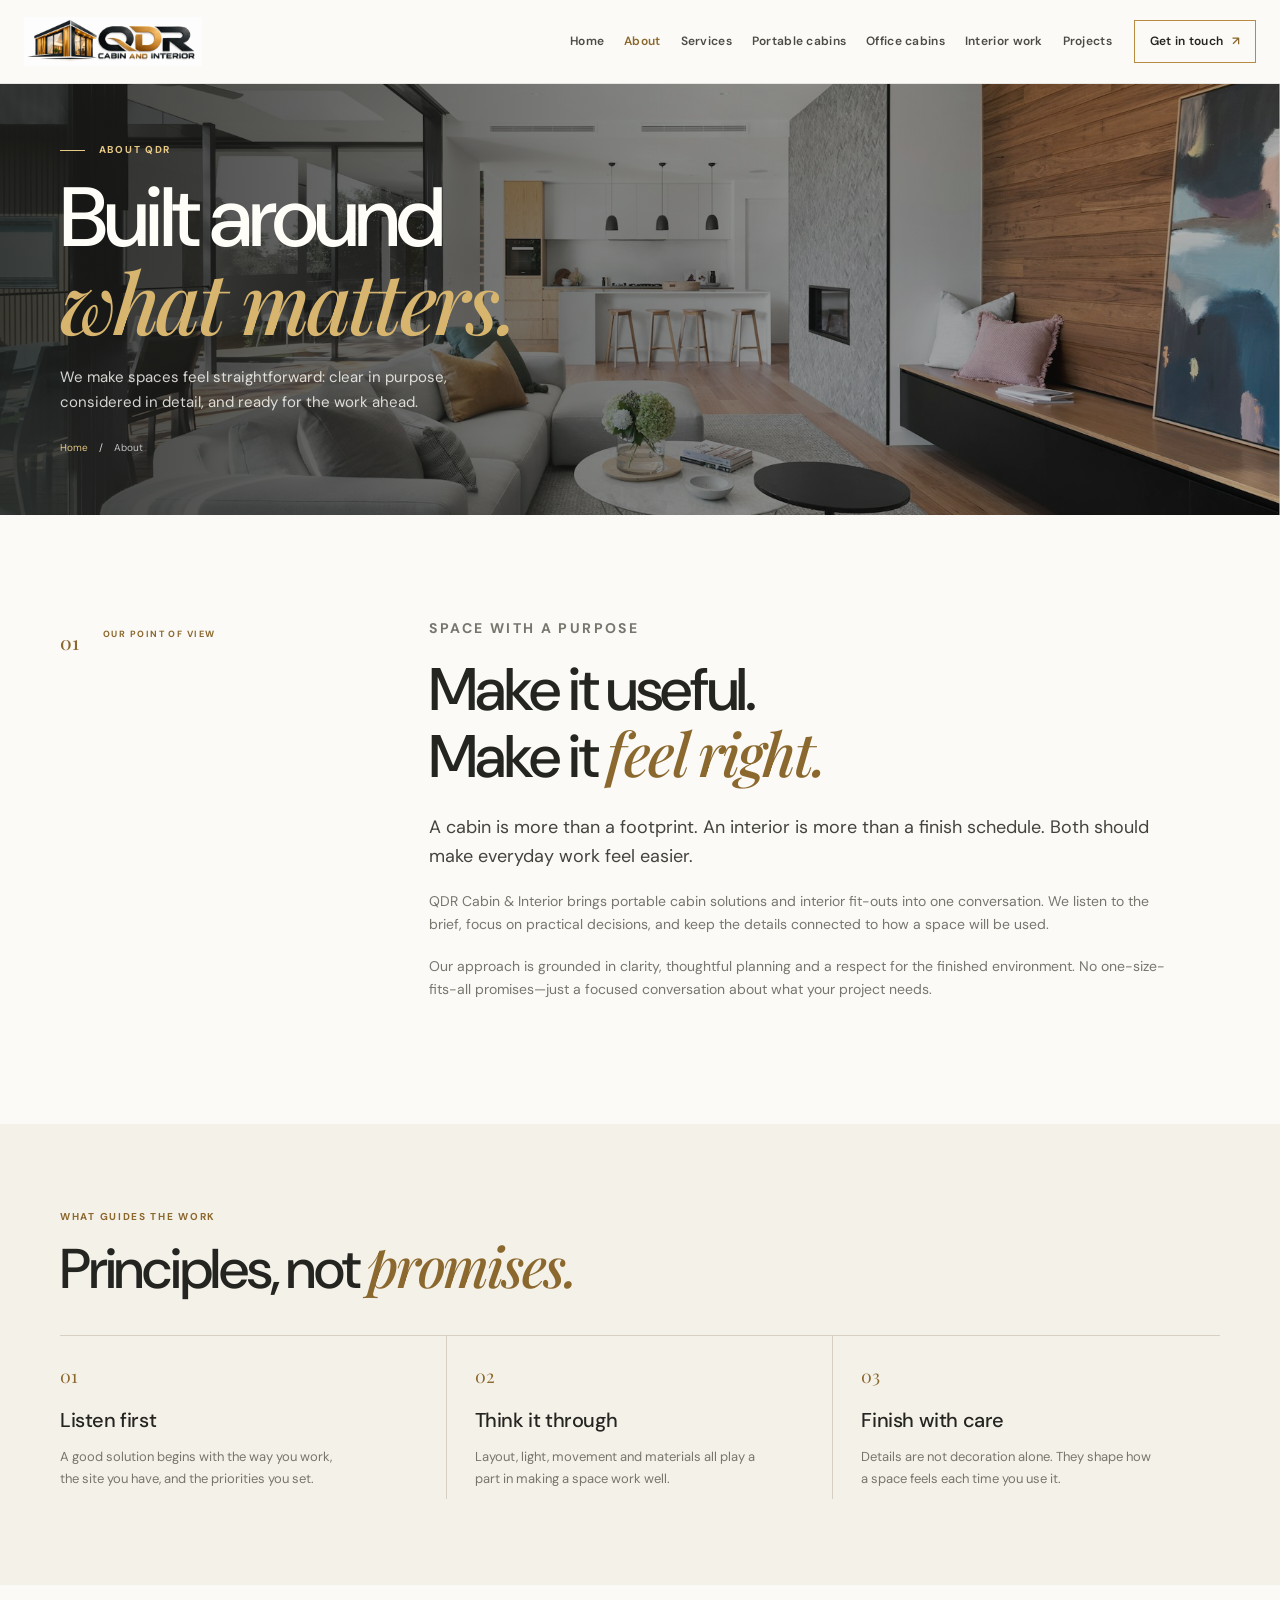
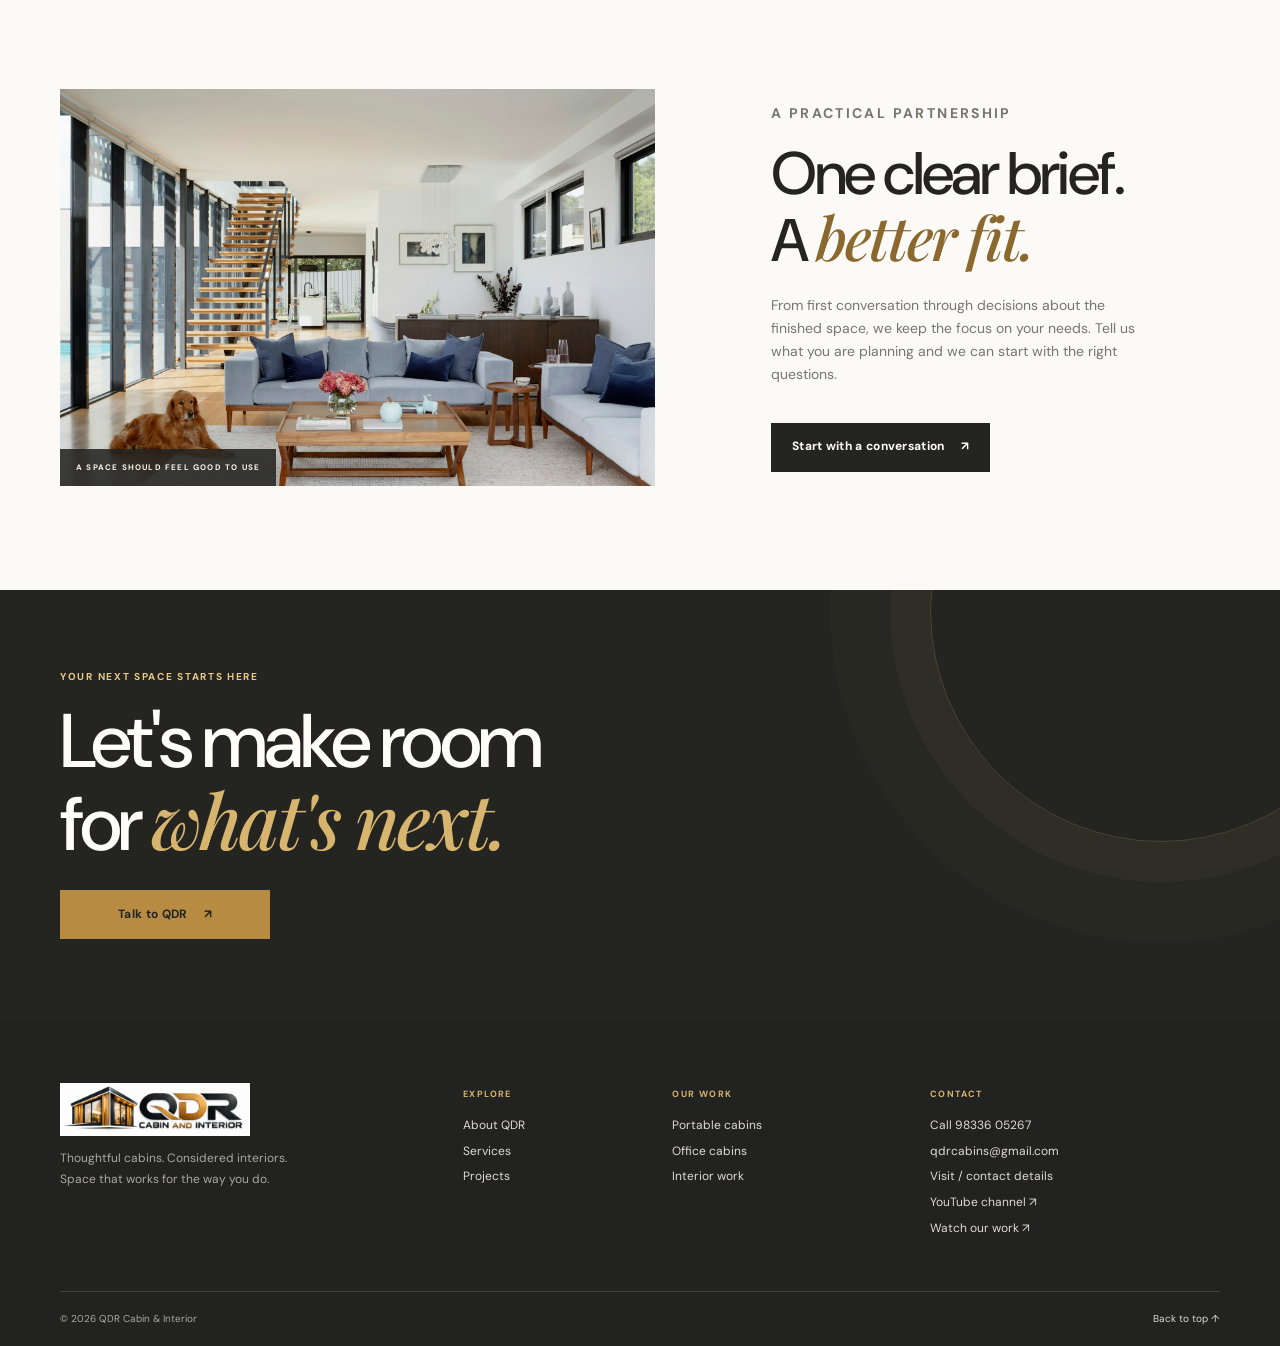
==== about.html @ 2aadbe13 "Add files via upload" ====
<!doctype html>
<html lang="en">

<head>
    <meta charset="utf-8">
    <meta name="viewport" content="width=device-width, initial-scale=1">
    <title>About QDR | Cabin &amp; Interior</title>
    <meta name="description"
        content="Meet QDR Cabin & Interior: a practical, detail-conscious approach to cabins and interiors.">
    <link rel="icon" href="assets/logo/qdr-logo.png">
    <link rel="stylesheet" href="css/style.css">
    <script src="js/script.js" defer></script>
</head>

<body data-page="about"><a class="skip-link" href="#main">Skip to content</a>
    <header class="site-header">
        <div class="header-inner"><a class="brand" href="index.html" aria-label="QDR Cabin and Interior home"><img
                    src="assets/logo/qdr-logo.png" alt="QDR Cabin and Interior"></a><button class="menu-toggle"
                type="button" aria-expanded="false"
                aria-controls="primary-nav"><span></span><span></span><span></span><span class="sr-only">Open
                    navigation</span></button>
            <nav class="primary-nav" id="primary-nav" aria-label="Main navigation"><a href="index.html">Home</a><a
                    href="about.html">About</a><a href="services.html">Services</a><a
                    href="portable-cabins.html">Portable cabins</a><a href="office-cabins.html">Office cabins</a><a
                    href="interior-work.html">Interior work</a><a href="projects.html">Projects</a><a
                    class="nav-contact" href="contact.html">Get in touch <span aria-hidden="true">↗</span></a></nav>
        </div>
    </header>
    <main id="main">
        <section class="page-hero page-hero-about">
            <div class="wrap page-hero-inner">
                <p class="eyebrow light-eyebrow"><span></span> ABOUT QDR</p>
                <h1>Built around<br><em>what matters.</em></h1>
                <p>We make spaces feel straightforward: clear in purpose, considered in detail, and ready for the work
                    ahead.</p>
                <div class="breadcrumb"><a href="index.html">Home</a><span>/</span><span
                        aria-current="page">About</span></div>
            </div>
        </section>
        <section class="wrap section-pad story-grid">
            <div class="section-kicker"><span>01</span><span>OUR POINT OF VIEW</span></div>
            <div>
                <p class="eyebrow">SPACE WITH A PURPOSE</p>
                <h2>Make it useful.<br>Make it <em>feel right.</em></h2>
                <p class="lead">A cabin is more than a footprint. An interior is more than a finish schedule. Both
                    should make everyday work feel easier.</p>
                <p>QDR Cabin &amp; Interior brings portable cabin solutions and interior fit-outs into one conversation.
                    We listen to the brief, focus on practical decisions, and keep the details connected to how a space
                    will be used.</p>
                <p>Our approach is grounded in clarity, thoughtful planning and a respect for the finished environment.
                    No one-size-fits-all promises—just a focused conversation about what your project needs.</p>
            </div>
        </section>
        <section class="values-section">
            <div class="wrap">
                <div class="section-heading">
                    <div>
                        <p class="eyebrow">WHAT GUIDES THE WORK</p>
                        <h2>Principles, not <em>promises.</em></h2>
                    </div>
                </div>
                <div class="values-grid">
                    <article><span>01</span>
                        <h3>Listen first</h3>
                        <p>A good solution begins with the way you work, the site you have, and the priorities you set.
                        </p>
                    </article>
                    <article><span>02</span>
                        <h3>Think it through</h3>
                        <p>Layout, light, movement and materials all play a part in making a space work well.</p>
                    </article>
                    <article><span>03</span>
                        <h3>Finish with care</h3>
                        <p>Details are not decoration alone. They shape how a space feels each time you use it.</p>
                    </article>
                </div>
            </div>
        </section>
        <section class="feature-split wrap section-pad">
            <div class="feature-image"><img src="assets/images/interior-detail.jpg"
                    alt="Warm, carefully furnished interior with generous daylight" loading="lazy"><span
                    class="image-caption">A SPACE SHOULD FEEL GOOD TO USE</span></div>
            <div class="feature-copy">
                <p class="eyebrow">A PRACTICAL PARTNERSHIP</p>
                <h2>One clear brief.<br>A <em>better fit.</em></h2>
                <p>From first conversation through decisions about the finished space, we keep the focus on your needs.
                    Tell us what you are planning and we can start with the right questions.</p><a
                    class="button button-dark" href="contact.html">Start with a conversation <span
                        aria-hidden="true">↗</span></a>
            </div>
        </section>
        <section class="cta-panel">
            <div class="wrap cta-inner">
                <p class="eyebrow light-eyebrow">YOUR NEXT SPACE STARTS HERE</p>
                <h2>Let's make room<br>for <em>what's next.</em></h2><a class="button button-gold"
                    href="contact.html">Talk to QDR <span aria-hidden="true">↗</span></a>
            </div>
        </section>
    </main>
    <footer class="site-footer">
        <div class="wrap footer-main">
            <div class="footer-brand"><a href="index.html"><img src="assets/logo/qdr-logo.png"
                        alt="QDR Cabin and Interior"></a>
                <p>Thoughtful cabins. Considered interiors.<br>Space that works for the way you do.</p>
            </div>
            <div class="footer-col">
                <p class="footer-label">EXPLORE</p><a href="about.html">About QDR</a><a
                    href="services.html">Services</a><a href="projects.html">Projects</a>
            </div>
            <div class="footer-col">
                <p class="footer-label">OUR WORK</p><a href="portable-cabins.html">Portable cabins</a><a
                    href="office-cabins.html">Office cabins</a><a href="interior-work.html">Interior work</a>
            </div>
            <div class="footer-col footer-contact">
                <p class="footer-label">CONTACT</p>
                <a href="tel:+919833605267">Call 98336 05267</a><a
                    href="mailto:qdrcabins@gmail.com">qdrcabins@gmail.com</a><a href="contact.html">Visit / contact
                    details</a><a href="https://www.youtube.com/@QDRcabinandinteriorin" target="_blank"
                    rel="noopener noreferrer">YouTube channel ↗</a><a
                    href="https://youtube.com/shorts/cOKui1bAQ7I?si=RUxoISTJ4za5PQFl" target="_blank"
                    rel="noopener noreferrer">Watch our work ↗</a>
            </div>
        </div>
        <div class="wrap footer-bottom"><span>© <span data-year></span> QDR Cabin &amp; Interior</span><a href="#main">Back to top ↑</a></div>
    </footer>
</body>

</html>
---- css/style.css ----
@import url('https://fonts.googleapis.com/css2?family=DM+Sans:wght@400;500;600;700&family=Playfair+Display:ital,wght@0,500;0,600;0,700;1,500;1,600&display=swap');

:root {
    --ink: #242421;
    --ink-soft: #44443e;
    --gold: #b78b42;
    --gold-dark: #8b682e;
    --cream: #f4f1e8;
    --paper: #fbfaf6;
    --sand: #e9e3d5;
    --muted: #77766e;
    --line: #d9d4c8;
    --white: #fffdf8;
    --font-body: "DM Sans", Arial, sans-serif;
    --font-display: "Playfair Display", Georgia, serif;
    --wrap: 1160px;
    --ease: cubic-bezier(.22, .61, .36, 1)
}

* {
    box-sizing: border-box
}

html {
    scroll-behavior: smooth;
    scroll-padding-top: 90px
}

body {
    margin: 0;
    background: var(--paper);
    color: var(--ink);
    font-family: var(--font-body);
    font-size: 16px;
    line-height: 1.65;
    overflow-x: hidden
}

img {
    display: block;
    max-width: 100%
}

a {
    color: inherit;
    text-decoration: none
}

button,
input,
textarea,
select {
    font: inherit
}

button,
a {
    -webkit-tap-highlight-color: transparent
}

button:focus-visible,
a:focus-visible,
input:focus-visible,
textarea:focus-visible,
select:focus-visible {
    outline: 3px solid var(--gold);
    outline-offset: 3px
}

.wrap {
    width: min(var(--wrap), calc(100% - 48px));
    margin-inline: auto
}

.sr-only {
    position: absolute;
    width: 1px;
    height: 1px;
    padding: 0;
    margin: -1px;
    overflow: hidden;
    clip: rect(0, 0, 0, 0);
    white-space: nowrap;
    border: 0
}

.skip-link {
    position: fixed;
    z-index: 20;
    top: 10px;
    left: 10px;
    padding: 10px 16px;
    background: var(--gold);
    color: var(--ink);
    transform: translateY(-150%)
}

.skip-link:focus {
    transform: none
}

.site-header {
    height: 84px;
    position: sticky;
    top: 0;
    z-index: 12;
    background: rgba(251, 250, 246, .96);
    border-bottom: 1px solid rgba(36, 36, 33, .09);
    backdrop-filter: blur(14px)
}

.header-inner {
    height: 100%;
    width: min(1320px, calc(100% - 48px));
    margin: auto;
    display: flex;
    align-items: center;
    justify-content: space-between;
    gap: 24px
}

.brand {
    width: 178px;
    flex: 0 0 auto;
    display: block
}

.brand img {
    width: 100%;
    height: auto
}

.primary-nav {
    display: flex;
    align-items: center;
    gap: clamp(11px, 1.55vw, 24px)
}

.primary-nav a {
    font-size: 12px;
    font-weight: 600;
    letter-spacing: .025em;
    color: #4d4b45;
    white-space: nowrap;
    transition: color .2s ease
}

.primary-nav a:hover,
.primary-nav a[aria-current=page] {
    color: var(--gold-dark)
}

.primary-nav .nav-contact {
    border: 1px solid var(--gold);
    padding: 11px 15px;
    color: var(--ink);
    margin-left: 2px
}

.nav-contact span {
    color: var(--gold-dark);
    padding-left: 5px
}

.menu-toggle {
    display: none;
    background: none;
    border: 0;
    padding: 10px;
    cursor: pointer
}

.hero {
    height: min(700px, calc(100svh - 84px));
    min-height: 570px;
    position: relative;
    display: flex;
    align-items: center;
    background: #30312f;
    color: var(--white);
    overflow: hidden
}

.hero-image,
.hero-shade {
    position: absolute;
    inset: 0
}

.hero-image {
    background-image: url("../assets/images/cabin-exterior.jpg");
    background-position: center 54%;
    background-size: cover;
    transform: scale(1.015);
    animation: hero-enter 1.1s var(--ease) both
}

.hero-shade {
    background: linear-gradient(90deg, rgba(24, 25, 24, .84) 0%, rgba(27, 28, 26, .64) 43%, rgba(24, 25, 23, .08) 100%), linear-gradient(0deg, rgba(20, 21, 19, .3), transparent 45%)
}

.hero-content {
    position: relative;
    padding-top: 8px;
    animation: rise-in .8s .12s var(--ease) both
}

.eyebrow {
    margin: 0 0 19px;
    color: var(--gold-dark);
    font-size: 10px;
    font-weight: 700;
    letter-spacing: .17em;
    line-height: 1.4
}

.light-eyebrow {
    color: #e8c986
}

.eyebrow>span:first-child {
    display: inline-block;
    width: 25px;
    height: 1px;
    background: currentColor;
    vertical-align: middle;
    margin-right: 10px
}

.hero h1,
.page-hero h1 {
    font-size: clamp(56px, 8vw, 104px);
    line-height: .99;
    letter-spacing: -.045em;
    font-weight: 500;
    margin: 0 0 24px;
    max-width: 780px
}

.hero h1 em,
.page-hero h1 em,
.cta-panel h2 em,
.approach-inner h2 em {
    font-family: var(--font-display);
    font-weight: 500;
    color: #d7b56e;
    letter-spacing: -.04em
}

.hero-copy {
    max-width: 490px;
    font-size: 17px;
    color: rgba(255, 253, 248, .85);
    margin: 0 0 30px
}

.hero-actions {
    display: flex;
    align-items: center;
    gap: 30px
}

.button {
    min-height: 49px;
    display: inline-flex;
    align-items: center;
    justify-content: center;
    gap: 16px;
    padding: 12px 20px;
    border: 1px solid transparent;
    font-size: 12px;
    font-weight: 700;
    letter-spacing: .025em;
    cursor: pointer;
    transition: background .2s ease, color .2s ease, border-color .2s ease, transform .2s ease
}

.button:hover {
    transform: translateY(-2px)
}

.button-gold {
    background: var(--gold);
    color: var(--ink)
}

.button-gold:hover {
    background: #d1aa62
}

.button-dark {
    background: var(--ink);
    color: var(--white)
}

.button-dark:hover {
    background: #45443f
}

.button-outline {
    border-color: rgba(255, 255, 255, .55);
    color: var(--white)
}

.button-outline:hover {
    border-color: var(--gold);
    color: #e8c986
}

.text-link {
    display: inline-flex;
    align-items: center;
    gap: 12px;
    color: var(--ink);
    font-size: 12px;
    font-weight: 700;
    border-bottom: 1px solid var(--gold);
    padding: 0 0 5px;
    transition: gap .2s ease, color .2s ease
}

.text-link:hover {
    gap: 18px;
    color: var(--gold-dark)
}

.light-link {
    color: var(--white);
    border-color: rgba(255, 255, 255, .55)
}

.hero-index {
    position: absolute;
    right: max(24px, calc((100vw - var(--wrap))/2));
    bottom: 35px;
    font-size: 9px;
    letter-spacing: .14em;
    color: rgba(255, 255, 255, .77)
}

.hero-index span {
    color: #e4bd70;
    margin-right: 13px
}

.section-pad {
    padding-block: 104px
}

.section-kicker {
    display: flex;
    gap: 24px;
    color: var(--gold-dark);
    font-size: 9px;
    font-weight: 700;
    letter-spacing: .16em
}

.section-kicker span:first-child {
    font-family: var(--font-display);
    font-size: 19px;
    font-weight: 500;
    letter-spacing: 0
}

.intro-grid {
    display: grid;
    grid-template-columns: 1fr 1fr;
    gap: 9%;
    padding: 28px 0 0 17%;
    align-items: start
}

.intro-grid h2,
.section-heading h2,
.feature-copy h2,
.story-grid h2,
.contact-aside h2 {
    font-size: clamp(38px, 5vw, 60px);
    line-height: 1.05;
    letter-spacing: -.04em;
    font-weight: 500;
    margin: 0
}

.intro-grid h2 em,
.section-heading h2 em,
.feature-copy h2 em,
.story-grid h2 em,
.contact-aside h2 em {
    font-family: var(--font-display);
    font-weight: 500;
    color: var(--gold-dark)
}

.intro-grid p,
.feature-copy p,
.story-grid p {
    font-size: 14px;
    color: var(--muted);
    margin: 0 0 19px
}

.intro-grid .lead,
.feature-copy .lead,
.story-grid .lead {
    font-size: 18px;
    line-height: 1.6;
    color: var(--ink-soft)
}

.intro-grid .text-link {
    margin-top: 12px
}

.services-band {
    background: var(--cream)
}

.section-heading {
    display: flex;
    justify-content: space-between;
    align-items: end;
    gap: 24px;
    margin-bottom: 43px
}

.section-heading .eyebrow {
    margin-bottom: 12px
}

.section-heading h2 {
    font-size: clamp(38px, 5vw, 56px)
}

.service-list {
    border-top: 1px solid #d6d0c3
}

.service-row {
    display: grid;
    grid-template-columns: 60px 1.1fr 1fr 30px;
    gap: 20px;
    align-items: center;
    padding: 25px 8px;
    border-bottom: 1px solid #d6d0c3;
    transition: padding .25s ease, background .25s ease
}

.service-row:hover {
    padding-inline: 17px;
    background: rgba(255, 255, 255, .44)
}

.service-num {
    font-family: var(--font-display);
    color: var(--gold-dark);
    font-size: 17px
}

.service-title {
    font-size: clamp(20px, 2.6vw, 29px);
    letter-spacing: -.03em
}

.service-desc {
    font-size: 12px;
    color: var(--muted)
}

.service-arrow {
    font-size: 20px;
    color: var(--gold-dark);
    text-align: right
}

.feature-split {
    display: grid;
    grid-template-columns: 1.14fr .86fr;
    gap: 10%;
    align-items: center
}

.feature-image {
    position: relative;
    min-height: 390px;
    background: var(--sand);
    overflow: hidden
}

.feature-image img {
    width: 100%;
    height: 100%;
    min-height: 390px;
    object-fit: cover;
    transition: transform .75s var(--ease)
}

.feature-image:hover img {
    transform: scale(1.025)
}

.image-caption {
    position: absolute;
    left: 0;
    bottom: 0;
    padding: 12px 16px;
    background: rgba(36, 36, 33, .87);
    color: #f9f5e9;
    font-size: 8px;
    font-weight: 700;
    letter-spacing: .15em
}

.feature-copy {
    max-width: 420px
}

.feature-copy h2 {
    margin-bottom: 22px
}

.feature-copy>p:not(.eyebrow) {
    max-width: 380px
}

.feature-copy .button {
    margin-top: 17px
}

.project-preview {
    background: #ebe7dd
}

.preview-grid {
    display: grid;
    grid-template-columns: 1.4fr 1fr;
    gap: 18px
}

.preview-card {
    height: 390px;
    position: relative;
    overflow: hidden;
    background: #cfc9bb
}

.preview-card img {
    width: 100%;
    height: 100%;
    object-fit: cover;
    transition: transform .7s var(--ease)
}

.preview-card:hover img {
    transform: scale(1.04)
}

.preview-card:after {
    content: "";
    position: absolute;
    inset: 45% 0 0;
    background: linear-gradient(transparent, rgba(25, 25, 23, .7))
}

.preview-label {
    position: absolute;
    z-index: 1;
    bottom: 22px;
    left: 22px;
    right: 22px;
    display: flex;
    justify-content: space-between;
    color: #fff;
    font-size: 10px;
    font-weight: 700;
    letter-spacing: .13em
}

.preview-label span {
    font-weight: 400;
    color: #e3c783
}

.approach-strip {
    background: var(--ink);
    color: var(--white);
    position: relative;
    overflow: hidden
}

.approach-inner {
    padding-block: 87px;
    position: relative
}

.approach-inner h2,
.cta-inner h2 {
    font-size: clamp(45px, 7vw, 76px);
    font-weight: 500;
    line-height: 1.02;
    letter-spacing: -.045em;
    margin: 0 0 29px
}

.approach-inner .button {
    position: relative;
    z-index: 1
}

.strip-mark {
    position: absolute;
    right: 3%;
    top: -127px;
    font-family: var(--font-display);
    font-size: 460px;
    line-height: 1;
    color: rgba(255, 255, 255, .035);
    pointer-events: none
}

.faq-section .section-heading {
    margin-bottom: 28px
}

.faq-list {
    border-top: 1px solid var(--line)
}

.faq-item {
    border-bottom: 1px solid var(--line)
}

.faq-item h3 {
    margin: 0
}

.faq-trigger {
    width: 100%;
    display: flex;
    align-items: center;
    justify-content: space-between;
    gap: 20px;
    text-align: left;
    border: 0;
    background: transparent;
    padding: 21px 0;
    color: var(--ink);
    font-size: 15px;
    font-weight: 600;
    cursor: pointer
}

.faq-trigger span {
    font-size: 21px;
    font-weight: 400;
    color: var(--gold-dark);
    transition: transform .2s ease
}

.faq-trigger[aria-expanded=true] span {
    transform: rotate(45deg)
}

.faq-answer {
    padding: 0 44px 19px 0;
    color: var(--muted);
    font-size: 14px
}

.faq-answer p {
    margin: 0;
    max-width: 740px
}

.site-footer {
    background: #222320;
    color: #f7f4ec
}

.footer-main {
    display: grid;
    grid-template-columns: 1.5fr .7fr .9fr 1.2fr;
    gap: 40px;
    padding-block: 64px 52px
}

.footer-brand img {
    width: 190px;
    background: var(--white)
}

.footer-brand p,
.footer-col p:not(.footer-label) {
    font-size: 12px;
    color: #aaa99f;
    line-height: 1.7
}

.footer-label {
    font-size: 9px;
    letter-spacing: .16em;
    color: #d5b46e;
    font-weight: 700;
    margin: 4px 0 15px
}

.footer-col {
    display: flex;
    flex-direction: column;
    align-items: flex-start;
    gap: 6px
}

.footer-col a {
    font-size: 12px;
    color: #dedbd2;
    transition: color .2s
}

.footer-col a:hover {
    color: #d5b46e
}

.footer-col .footer-label {
    margin-bottom: 8px
}

.footer-contact p:not(.footer-label) {
    max-width: 190px;
    margin: 0 0 8px
}

.footer-bottom {
    min-height: 55px;
    border-top: 1px solid rgba(255, 255, 255, .14);
    display: flex;
    align-items: center;
    justify-content: space-between;
    gap: 20px;
    color: #aaa99f;
    font-size: 10px
}

.footer-bottom a {
    color: #dedbd2
}

.page-hero {
    min-height: 430px;
    position: relative;
    display: flex;
    align-items: center;
    background-color: #333;
    color: var(--white);
    overflow: hidden
}

.page-hero:before {
    content: "";
    position: absolute;
    inset: 0;
    background-size: cover;
    background-position: center;
    filter: saturate(.78)
}

.page-hero:after {
    content: "";
    position: absolute;
    inset: 0;
    background: linear-gradient(90deg, rgba(27, 28, 26, .86), rgba(27, 28, 26, .43) 60%, rgba(27, 28, 26, .22))
}

.page-hero-about:before {
    background-image: url("../assets/images/cabin-interior.jpg")
}

.page-hero-services:before {
    background-image: url("../assets/images/cabin-exterior.jpg")
}

.page-hero-portable:before {
    background-image: url("../assets/images/cabin-exterior.jpg");
    background-position: center 48%
}

.page-hero-office:before {
    background-image: url("../assets/images/office-interior.jpg")
}

.page-hero-interior:before {
    background-image: url("../assets/images/interior-detail.jpg")
}

.page-hero-projects:before {
    background-image: url("../assets/images/cabin-exterior.jpg")
}

.page-hero-contact:before {
    background-image: url("../assets/images/cabin-interior.jpg")
}

.page-hero-inner {
    position: relative;
    z-index: 1;
    padding-block: 59px
}

.page-hero h1 {
    font-size: clamp(52px, 7vw, 84px);
    margin: 0 0 17px
}

.page-hero-inner>p:not(.eyebrow) {
    max-width: 470px;
    color: rgba(255, 253, 248, .82);
    font-size: 15px;
    margin: 0
}

.breadcrumb {
    display: flex;
    gap: 11px;
    align-items: center;
    margin-top: 25px;
    font-size: 10px;
    color: #e3ded2
}

.breadcrumb a {
    color: #e1c27f
}

.breadcrumb span[aria-current=page] {
    color: rgba(255, 255, 255, .7)
}

.story-grid {
    display: grid;
    grid-template-columns: .35fr 1fr;
    gap: 8%;
    align-items: start
}

.story-grid .section-kicker {
    padding-top: 8px
}

.story-grid>div:last-child {
    max-width: 740px
}

.story-grid h2 {
    margin: 8px 0 25px
}

.values-section {
    background: var(--cream);
    padding: 86px 0
}

.values-section .section-heading {
    margin-bottom: 36px
}

.values-grid {
    display: grid;
    grid-template-columns: repeat(3, 1fr);
    border-top: 1px solid #d6d0c3
}

.values-grid article {
    padding: 26px 28px 10px 0;
    border-right: 1px solid #d6d0c3
}

.values-grid article+article {
    padding-left: 28px
}

.values-grid article:last-child {
    border: 0
}

.values-grid article>span,
.process-line article>span {
    color: var(--gold-dark);
    font-family: var(--font-display);
    font-size: 18px
}

.values-grid h3,
.process-line h3 {
    font-size: 20px;
    font-weight: 500;
    letter-spacing: -.02em;
    margin: 13px 0 9px
}

.values-grid p,
.process-line p {
    font-size: 13px;
    color: var(--muted);
    max-width: 290px;
    margin: 0
}

.cta-panel {
    background: var(--ink);
    color: var(--white);
    overflow: hidden;
    position: relative
}

.cta-panel:after {
    content: "";
    position: absolute;
    width: 460px;
    height: 460px;
    border: 1px solid rgba(218, 183, 110, .22);
    border-radius: 50%;
    right: -112px;
    top: -210px;
    box-shadow: 0 0 0 40px rgba(218, 183, 110, .035), 0 0 0 100px rgba(218, 183, 110, .025);
    pointer-events: none
}

.cta-inner {
    padding-block: 80px;
    position: relative;
    z-index: 1
}

.cta-inner h2 {
    margin-bottom: 26px
}

.cta-inner .button {
    min-width: 210px
}

.service-detail-list {
    padding-top: 78px;
    padding-bottom: 90px
}

.service-detail {
    display: grid;
    grid-template-columns: 45px .82fr 1fr;
    gap: 32px;
    align-items: center;
    padding: 33px 0;
    border-bottom: 1px solid var(--line)
}

.service-detail:first-child {
    padding-top: 0
}

.service-detail:last-child {
    border: 0
}

.service-detail>.service-num {
    align-self: start;
    padding-top: 8px
}

.service-detail-image {
    height: 230px;
    overflow: hidden;
    background: var(--sand)
}

.service-detail-image img {
    width: 100%;
    height: 100%;
    object-fit: cover;
    transition: transform .7s var(--ease)
}

.service-detail:hover .service-detail-image img {
    transform: scale(1.035)
}

.service-detail h2 {
    font-size: 36px;
    line-height: 1.1;
    font-weight: 500;
    letter-spacing: -.04em;
    margin: 0 0 14px
}

.service-detail h2 em {
    font-family: var(--font-display);
    color: var(--gold-dark)
}

.service-detail p:not(.eyebrow) {
    font-size: 13px;
    color: var(--muted);
    max-width: 460px
}

.service-detail .text-link {
    margin-top: 7px
}

.process-section .section-heading {
    margin-bottom: 34px
}

.process-line {
    display: grid;
    grid-template-columns: repeat(3, 1fr);
    border-top: 1px solid var(--line)
}

.process-line article {
    padding: 24px 28px 0 0;
    position: relative
}

.process-line article:before {
    content: "";
    position: absolute;
    height: 1px;
    width: 100%;
    top: -1px;
    left: 0;
    background: var(--gold);
    transform: scaleX(.27);
    transform-origin: left
}

.process-line article+article {
    padding-left: 28px;
    border-left: 1px solid var(--line)
}

.gallery-section {
    padding-bottom: 105px
}

.gallery-note {
    font-size: 12px;
    color: var(--muted);
    margin: 0 0 5px
}

.filter-bar {
    display: flex;
    flex-wrap: wrap;
    gap: 8px;
    margin: 0 0 25px
}

.filter-button {
    border: 1px solid var(--line);
    background: transparent;
    color: var(--ink-soft);
    padding: 9px 15px;
    font-size: 11px;
    cursor: pointer;
    transition: background .2s, color .2s, border .2s
}

.filter-button:hover,
.filter-button.is-active {
    background: var(--ink);
    border-color: var(--ink);
    color: var(--white)
}

.gallery-grid {
    display: grid;
    grid-template-columns: 1.15fr .85fr;
    gap: 16px
}

.gallery-card {
    position: relative;
    height: 330px;
    border: 0;
    padding: 0;
    text-align: left;
    background: var(--sand);
    overflow: hidden;
    cursor: zoom-in
}

.gallery-card-wide {
    height: 390px
}

.gallery-card:nth-child(2) {
    margin-top: 58px
}

.gallery-card:nth-child(3) {
    margin-top: -58px
}

.gallery-card img {
    width: 100%;
    height: 100%;
    object-fit: cover;
    transition: transform .55s var(--ease), filter .35s
}

.gallery-card:hover img {
    transform: scale(1.035);
    filter: brightness(.86)
}

.gallery-card>span {
    position: absolute;
    left: 0;
    right: 0;
    bottom: 0;
    padding: 42px 20px 17px;
    background: linear-gradient(transparent, rgba(20, 20, 18, .7));
    color: #fff;
    font-size: 10px;
    font-weight: 700;
    letter-spacing: .12em;
    display: flex;
    justify-content: space-between;
    align-items: end
}

.gallery-card i {
    font-size: 17px;
    font-style: normal;
    color: #e8c986
}

.gallery-card[hidden] {
    display: none
}

.gallery-disclaimer {
    font-size: 11px;
    color: var(--muted);
    margin: 20px 0 0
}

.gallery-preview-actions {
    display: flex;
    align-items: center;
    flex-wrap: wrap;
    gap: 20px;
    margin-top: 23px
}

.project-video-section {
    padding-top: 0
}

.project-video-frame {
    display: flex;
    justify-content: center;
    overflow: hidden;
    background: #171816;
    border: 1px solid var(--line)
}

.project-video {
    display: block;
    width: min(100%, 560px, 44vh);
    max-height: 78vh;
    aspect-ratio: 9 / 16;
    object-fit: contain;
    background: #171816
}

.lightbox {
    width: min(1000px, calc(100% - 32px));
    max-width: none;
    max-height: calc(100% - 34px);
    padding: 18px 18px 16px;
    border: 0;
    background: #222320;
    color: var(--white);
    overflow: visible
}

.lightbox::backdrop {
    background: rgba(18, 19, 18, .88);
    backdrop-filter: blur(4px)
}

.lightbox>img {
    max-height: 75vh;
    width: 100%;
    object-fit: contain
}

.lightbox>p {
    margin: 13px 55px 0;
    font-size: 12px;
    color: #dedbd2;
    text-align: center
}

.lightbox-close,
.lightbox-prev,
.lightbox-next {
    position: absolute;
    border: 1px solid rgba(255, 255, 255, .35);
    background: rgba(34, 35, 32, .9);
    color: #fff;
    width: 42px;
    height: 42px;
    cursor: pointer;
    font-size: 24px
}

.lightbox-close {
    right: 12px;
    top: 12px;
    z-index: 2;
    border-radius: 50%;
    background: rgba(34, 35, 32, .94)
}

.lightbox-close:hover {
    border-color: var(--gold);
    color: var(--gold)
}

.lightbox-prev {
    top: 50%;
    left: -20px
}

.lightbox-next {
    top: 50%;
    right: -20px
}

.lightbox[open] {
    animation: dialog-in .18s ease-out
}

.contact-layout {
    display: grid;
    grid-template-columns: .78fr 1.22fr;
    gap: 10%;
    align-items: start
}

.contact-aside {
    position: sticky;
    top: 115px
}

.contact-aside h2 {
    margin: 0 0 19px
}

.contact-aside>p:not(.eyebrow) {
    max-width: 370px;
    font-size: 13px;
    color: var(--muted);
    margin: 0 0 29px
}

.contact-detail {
    display: grid;
    grid-template-columns: 30px 1fr;
    gap: 12px;
    padding: 16px 0;
    border-top: 1px solid var(--line)
}

.detail-number {
    font-family: var(--font-display);
    font-size: 16px;
    color: var(--gold-dark)
}

.contact-detail strong {
    font-size: 12px
}

.contact-detail p {
    font-size: 11px;
    color: var(--muted);
    margin: 2px 0 0
}

.contact-form-wrap {
    background: #f3f0e8;
    padding: 37px 38px
}

.contact-form-wrap h2 {
    font-size: 27px;
    letter-spacing: -.03em;
    font-weight: 500;
    margin: 0 0 5px
}

.form-intro {
    font-size: 12px;
    color: var(--muted);
    margin: 0 0 24px
}

.field-row {
    display: grid;
    grid-template-columns: 1fr 1fr;
    gap: 16px
}

.field {
    margin-bottom: 18px
}

.field label {
    display: block;
    font-size: 11px;
    font-weight: 700;
    margin-bottom: 7px
}

.field label span {
    color: var(--gold-dark)
}

.field input,
.field textarea,
.field select {
    width: 100%;
    border: 1px solid #d4cfc3;
    border-radius: 0;
    background: var(--paper);
    padding: 11px 12px;
    color: var(--ink);
    font-size: 12px;
    min-height: 44px
}

.field textarea {
    resize: vertical;
    min-height: 115px
}

.field input[aria-invalid=true],
.field textarea[aria-invalid=true] {
    border-color: #a34136
}

.field-error {
    display: block;
    color: #9b382d;
    font-size: 10px;
    min-height: 15px;
    margin-top: 4px
}

.form-honesty {
    font-size: 10px;
    line-height: 1.6;
    color: #706f67;
    border-left: 2px solid var(--gold);
    padding-left: 11px;
    margin: 2px 0 18px
}

.form-status {
    min-height: 20px;
    font-size: 12px;
    color: var(--gold-dark);
    padding-top: 9px
}

.share-actions {
    border-top: 1px solid var(--line);
    margin-top: 8px;
    padding-top: 16px;
    display: flex;
    flex-wrap: wrap;
    align-items: center;
    gap: 14px
}

.share-actions[hidden] {
    display: none
}

.share-actions>p {
    flex-basis: 100%;
    font-size: 10px;
    color: var(--muted);
    margin: 0
}

@keyframes rise-in {
    from {
        opacity: 0;
        transform: translateY(16px)
    }

    to {
        opacity: 1;
        transform: translateY(0)
    }
}

@keyframes hero-enter {
    from {
        opacity: .75;
        transform: scale(1.04)
    }

    to {
        opacity: 1;
        transform: scale(1.015)
    }
}

@keyframes dialog-in {
    from {
        opacity: 0;
        transform: translateY(8px)
    }

    to {
        opacity: 1;
        transform: translateY(0)
    }
}

@media(min-width:1500px) {
    :root {
        --wrap: 1240px
    }

    .hero {
        min-height: 650px
    }

    .page-hero {
        min-height: 500px
    }
}

@media(max-width:1100px) {
    .site-header {
        height: 76px
    }

    .brand {
        width: 152px
    }

    .header-inner {
        width: calc(100% - 36px)
    }

    .primary-nav {
        gap: 12px
    }

    .primary-nav a {
        font-size: 11px
    }

    .primary-nav .nav-contact {
        padding: 9px 10px
    }

    .hero {
        height: 620px
    }

    .section-pad {
        padding-block: 82px
    }

    .intro-grid {
        padding-left: 8%;
        gap: 7%
    }

    .feature-split {
        gap: 7%
    }

    .feature-image,
    .feature-image img {
        min-height: 340px
    }

    .footer-main {
        grid-template-columns: 1.2fr .7fr .9fr 1fr;
        gap: 24px
    }
}

@media(max-width:767px) {
    html {
        scroll-padding-top: 70px
    }

    .wrap {
        width: calc(100% - 40px)
    }

    .site-header {
        height: 70px
    }

    .header-inner {
        width: calc(100% - 28px)
    }

    .brand {
        width: 142px
    }

    .menu-toggle {
        display: flex;
        width: 44px;
        height: 44px;
        flex-direction: column;
        justify-content: center;
        gap: 5px
    }

    .menu-toggle>span:not(.sr-only) {
        display: block;
        height: 1.5px;
        width: 23px;
        background: var(--ink);
        transition: transform .2s, opacity .2s
    }

    .menu-toggle[aria-expanded=true]>span:nth-child(1) {
        transform: translateY(6.5px) rotate(45deg)
    }

    .menu-toggle[aria-expanded=true]>span:nth-child(2) {
        opacity: 0
    }

    .menu-toggle[aria-expanded=true]>span:nth-child(3) {
        transform: translateY(-6.5px) rotate(-45deg)
    }

    .primary-nav {
        position: absolute;
        left: 0;
        right: 0;
        top: 69px;
        display: none;
        align-items: stretch;
        gap: 0;
        flex-direction: column;
        background: var(--paper);
        padding: 9px 20px 21px;
        border-bottom: 1px solid var(--line);
        box-shadow: 0 20px 28px rgba(35, 34, 30, .09)
    }

    .primary-nav.is-open {
        display: flex
    }

    .primary-nav a {
        font-size: 13px;
        padding: 12px 4px;
        border-bottom: 1px solid rgba(36, 36, 33, .08)
    }

    .primary-nav .nav-contact {
        margin-top: 12px;
        padding: 12px;
        border: 1px solid var(--gold);
        text-align: center
    }

    .hero {
        height: calc(100svh - 70px);
        min-height: 560px;
        max-height: 720px
    }

    .hero-image {
        background-position: 59% center
    }

    .hero-shade {
        background: linear-gradient(90deg, rgba(24, 25, 24, .78), rgba(24, 25, 24, .39)), linear-gradient(0deg, rgba(20, 21, 19, .35), transparent 58%)
    }

    .hero-content {
        padding-top: 0
    }

    .hero h1 {
        font-size: clamp(55px, 14vw, 82px)
    }

    .hero-copy {
        font-size: 15px;
        max-width: 380px
    }

    .hero-actions {
        align-items: flex-start;
        flex-direction: column;
        gap: 17px
    }

    .hero-index {
        bottom: 20px;
        font-size: 8px
    }

    .section-pad {
        padding-block: 66px
    }

    .section-kicker {
        gap: 14px
    }

    .intro-grid {
        grid-template-columns: 1fr;
        gap: 20px;
        padding: 22px 0 0
    }

    .intro-grid h2,
    .section-heading h2,
    .feature-copy h2,
    .story-grid h2,
    .contact-aside h2 {
        font-size: clamp(36px, 10vw, 50px)
    }

    .intro-grid p,
    .feature-copy p,
    .story-grid p {
        font-size: 13px
    }

    .intro-grid .lead,
    .feature-copy .lead,
    .story-grid .lead {
        font-size: 16px
    }

    .section-heading {
        align-items: flex-start;
        flex-direction: column;
        gap: 17px;
        margin-bottom: 29px
    }

    .service-row {
        grid-template-columns: 34px 1fr 25px;
        gap: 10px;
        padding: 20px 0
    }

    .service-title {
        font-size: 21px
    }

    .service-desc {
        grid-column: 2;
        grid-row: 2;
        font-size: 11px
    }

    .service-arrow {
        grid-column: 3;
        grid-row: 1/3
    }

    .feature-split {
        grid-template-columns: 1fr;
        gap: 28px
    }

    .feature-reverse .feature-image {
        order: 0
    }

    .feature-reverse .feature-copy {
        order: 1
    }

    .feature-image,
    .feature-image img {
        min-height: 260px;
        height: 65vw;
        max-height: 390px
    }

    .feature-copy {
        max-width: none
    }

    .feature-copy h2 {
        margin-bottom: 18px
    }

    .preview-grid {
        grid-template-columns: 1fr;
        gap: 12px
    }

    .preview-card,
    .preview-large {
        height: 270px
    }

    .approach-inner {
        padding-block: 67px
    }

    .approach-inner h2,
    .cta-inner h2 {
        font-size: clamp(43px, 12vw, 60px)
    }

    .strip-mark {
        font-size: 280px;
        right: -40px;
        top: -62px
    }

    .faq-trigger {
        font-size: 13px;
        padding: 18px 0
    }

    .faq-answer {
        font-size: 12px
    }

    .footer-main {
        grid-template-columns: 1fr 1fr;
        gap: 28px 22px;
        padding-block: 45px 33px
    }

    .footer-brand {
        grid-column: 1/-1
    }

    .footer-brand img {
        width: 165px
    }

    .footer-bottom {
        padding-block: 14px;
        flex-wrap: wrap;
        justify-content: flex-start;
        gap: 8px 18px
    }

    .footer-bottom span:nth-child(2) {
        display: none
    }

    .page-hero {
        min-height: 390px
    }

    .page-hero-inner {
        padding-block: 47px
    }

    .page-hero h1 {
        font-size: clamp(48px, 12vw, 70px)
    }

    .page-hero-inner>p:not(.eyebrow) {
        font-size: 13px;
        max-width: 380px
    }

    .story-grid {
        grid-template-columns: 1fr;
        gap: 25px
    }

    .story-grid .section-kicker {
        padding: 0
    }

    .values-section {
        padding: 65px 0
    }

    .values-grid {
        grid-template-columns: 1fr
    }

    .values-grid article,
    .values-grid article+article {
        padding: 20px 0;
        border-right: 0;
        border-bottom: 1px solid #d6d0c3
    }

    .values-grid article:last-child {
        border-bottom: 0
    }

    .values-grid h3 {
        margin: 7px 0
    }

    .values-grid p {
        max-width: 440px
    }

    .cta-inner {
        padding-block: 65px
    }

    .service-detail-list {
        padding-top: 56px;
        padding-bottom: 62px
    }

    .service-detail {
        grid-template-columns: 28px 1fr;
        gap: 11px 14px;
        padding: 25px 0
    }

    .service-detail>.service-num {
        grid-column: 1;
        grid-row: 1;
        padding-top: 0
    }

    .service-detail-image {
        grid-column: 2;
        height: 190px
    }

    .service-detail>div:last-child {
        grid-column: 2
    }

    .service-detail h2 {
        font-size: 31px
    }

    .process-line {
        grid-template-columns: 1fr
    }

    .process-line article,
    .process-line article+article {
        padding: 20px 0 18px 0;
        border-left: 0;
        border-bottom: 1px solid var(--line)
    }

    .process-line article:before {
        width: 1px;
        height: 100%;
        top: 0;
        left: -1px;
        transform: scaleY(.45);
        transform-origin: top
    }

    .process-line h3 {
        margin: 6px 0
    }

    .gallery-section {
        padding-bottom: 68px
    }

    .gallery-note {
        margin-top: -7px
    }

    .filter-bar {
        gap: 6px
    }

    .filter-button {
        padding: 8px 11px;
        font-size: 10px
    }

    .gallery-grid {
        grid-template-columns: 1fr;
        gap: 12px
    }

    .gallery-card,
    .gallery-card-wide {
        height: 265px;
        margin: 0 !important
    }

    .gallery-card:nth-child(2),
    .gallery-card:nth-child(3) {
        margin: 0
    }

    .lightbox {
        padding: 12px
    }

    .lightbox>img {
        max-height: 67vh
    }

    .lightbox-prev {
        left: -9px
    }

    .lightbox-next {
        right: -9px
    }

    .lightbox>p {
        margin-inline: 38px;
        font-size: 11px
    }

    .contact-layout {
        grid-template-columns: 1fr;
        gap: 35px
    }

    .contact-aside {
        position: static
    }

    .contact-form-wrap {
        padding: 25px 20px
    }

    .field-row {
        grid-template-columns: 1fr;
        gap: 0
    }

    .contact-aside h2 {
        margin-bottom: 15px
    }

    .contact-detail {
        padding: 12px 0
    }
}

@media(max-width:360px) {
    .wrap {
        width: calc(100% - 32px)
    }

    .hero h1 {
        font-size: 53px
    }

    .hero-actions .button {
        width: 100%
    }

    .footer-main {
        gap: 23px 12px
    }

    .footer-col a {
        font-size: 11px
    }

    .contact-form-wrap {
        padding: 22px 16px
    }

    .service-row {
        grid-template-columns: 29px 1fr 20px
    }
}

@media(prefers-reduced-motion:reduce) {

    *,
    *::before,
    *::after {
        scroll-behavior: auto !important;
        animation-duration: .01ms !important;
        animation-iteration-count: 1 !important;
        transition-duration: .01ms !important
    }
}
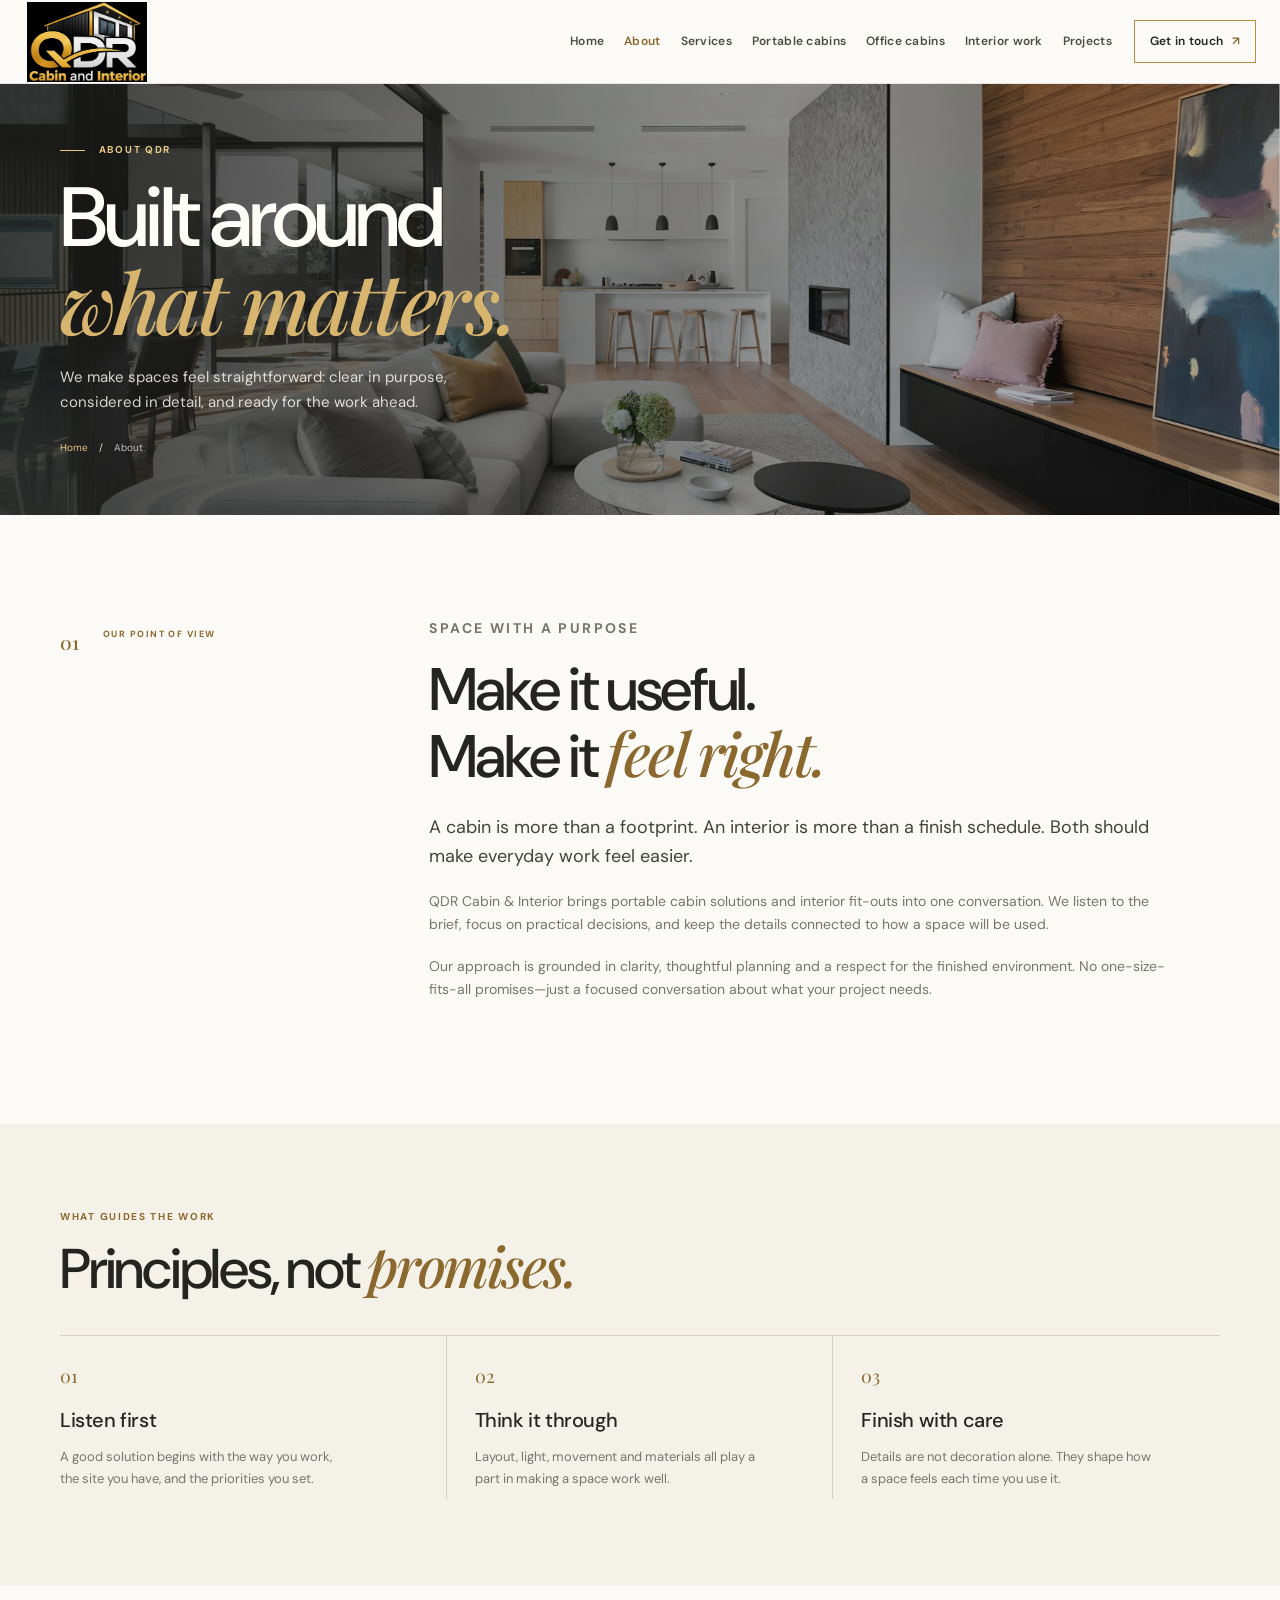
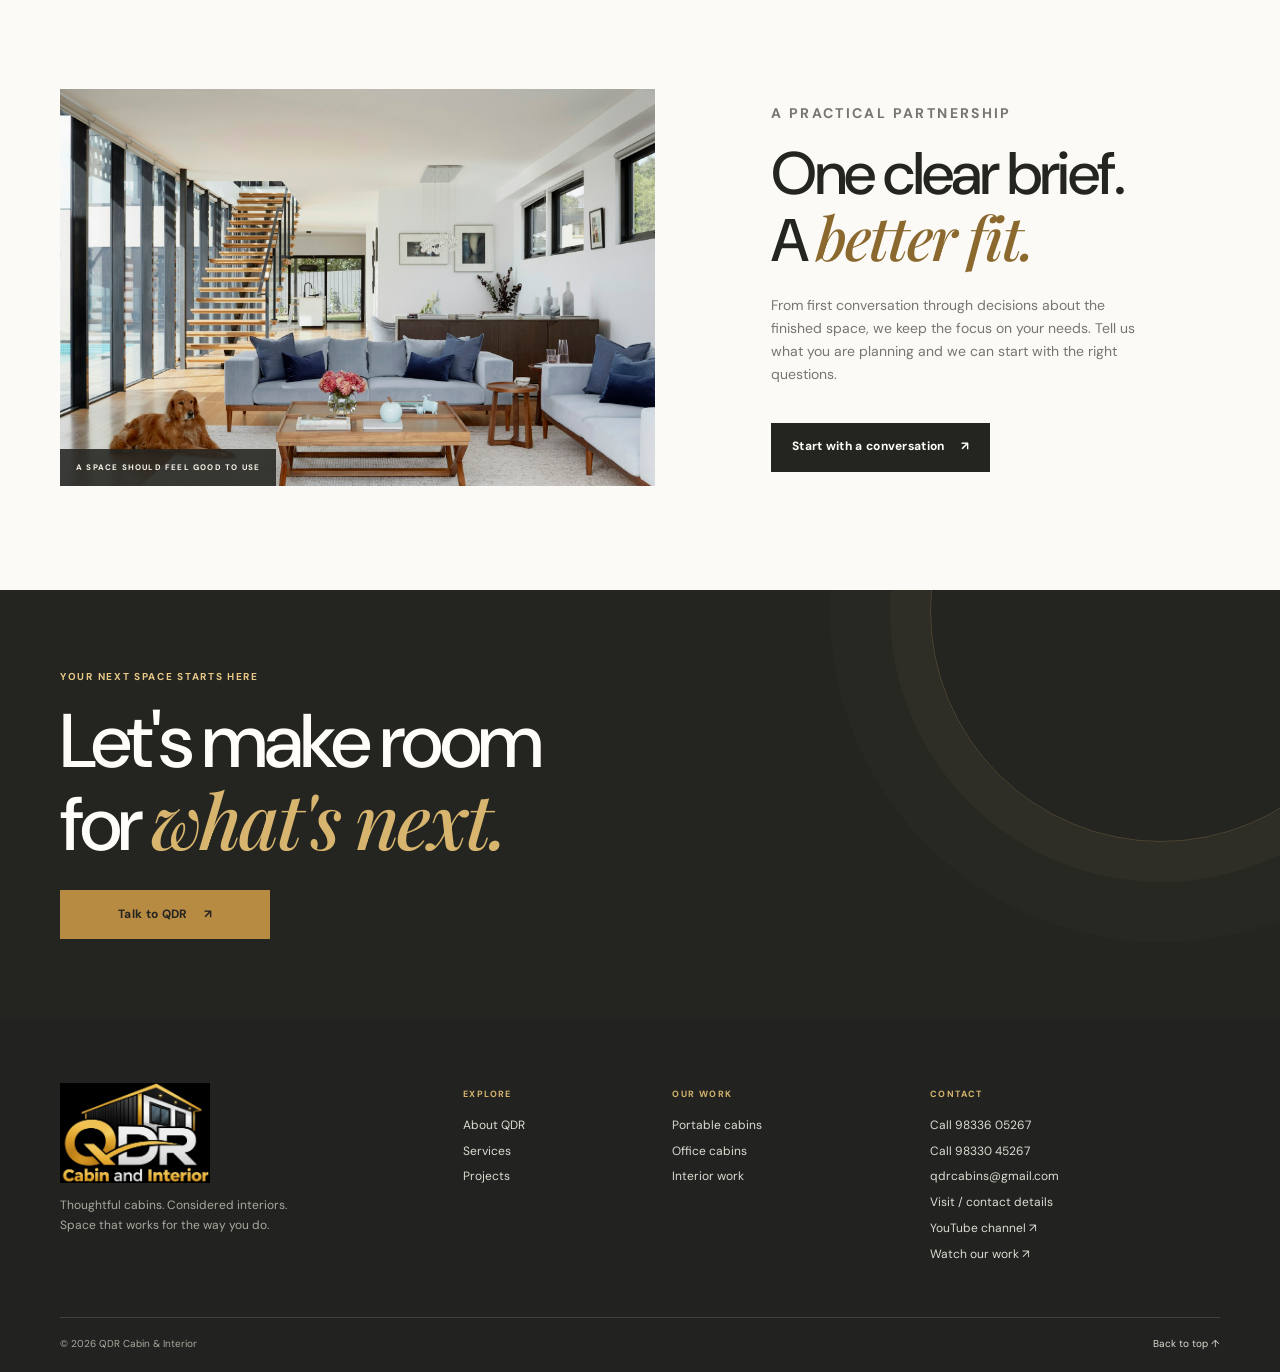
==== commit 4a3a07f4: "Add files via upload" ====
--- a/about.html
+++ b/about.html
@@ -7,7 +7,7 @@
     <title>About QDR | Cabin &amp; Interior</title>
     <meta name="description"
         content="Meet QDR Cabin & Interior: a practical, detail-conscious approach to cabins and interiors.">
-    <link rel="icon" href="assets/logo/qdr-logo.png">
+    <link rel="icon" href="assets/logo/qdr-logo-cropped.png">
     <link rel="stylesheet" href="css/style.css">
     <script src="js/script.js" defer></script>
 </head>
@@ -15,7 +15,7 @@
 <body data-page="about"><a class="skip-link" href="#main">Skip to content</a>
     <header class="site-header">
         <div class="header-inner"><a class="brand" href="index.html" aria-label="QDR Cabin and Interior home"><img
-                    src="assets/logo/qdr-logo.png" alt="QDR Cabin and Interior"></a><button class="menu-toggle"
+                    src="assets/logo/qdr-logo-cropped.png" alt="QDR Cabin and Interior"></a><button class="menu-toggle"
                 type="button" aria-expanded="false"
                 aria-controls="primary-nav"><span></span><span></span><span></span><span class="sr-only">Open
                     navigation</span></button>
@@ -99,7 +99,7 @@
     </main>
     <footer class="site-footer">
         <div class="wrap footer-main">
-            <div class="footer-brand"><a href="index.html"><img src="assets/logo/qdr-logo.png"
+            <div class="footer-brand"><a href="index.html"><img src="assets/logo/qdr-logo-cropped.png"
                         alt="QDR Cabin and Interior"></a>
                 <p>Thoughtful cabins. Considered interiors.<br>Space that works for the way you do.</p>
             </div>
@@ -113,7 +113,7 @@
             </div>
             <div class="footer-col footer-contact">
                 <p class="footer-label">CONTACT</p>
-                <a href="tel:+919833605267">Call 98336 05267</a><a
+                <a href="tel:+919833605267">Call 98336 05267</a><a href="tel:+919833045267">Call 98330 45267</a><a
                     href="mailto:qdrcabins@gmail.com">qdrcabins@gmail.com</a><a href="contact.html">Visit / contact
                     details</a><a href="https://www.youtube.com/@QDRcabinandinteriorin" target="_blank"
                     rel="noopener noreferrer">YouTube channel ↗</a><a
--- a/css/style.css
+++ b/css/style.css
@@ -120,14 +120,16 @@
 }
 
 .brand {
-    width: 178px;
-    flex: 0 0 auto;
+    width: 126px;
+    height: 80px;
+    flex: 0 0 126px;
     display: block
 }
 
 .brand img {
     width: 100%;
-    height: auto
+    height: 100%;
+    object-fit: contain
 }
 
 .primary-nav {
@@ -686,8 +688,9 @@
 }
 
 .footer-brand img {
-    width: 190px;
-    background: var(--white)
+    width: 150px;
+    height: auto;
+    object-fit: contain
 }
 
 .footer-brand p,
@@ -1454,7 +1457,9 @@
     }
 
     .brand {
-        width: 152px
+        width: 116px;
+        height: 74px;
+        flex-basis: 116px
     }
 
     .header-inner {
@@ -1519,7 +1524,9 @@
     }
 
     .brand {
-        width: 142px
+        width: 110px;
+        height: 68px;
+        flex-basis: 110px
     }
 
     .menu-toggle {
@@ -1756,7 +1763,8 @@
     }
 
     .footer-brand img {
-        width: 165px
+        width: 140px;
+        height: auto
     }
 
     .footer-bottom {
